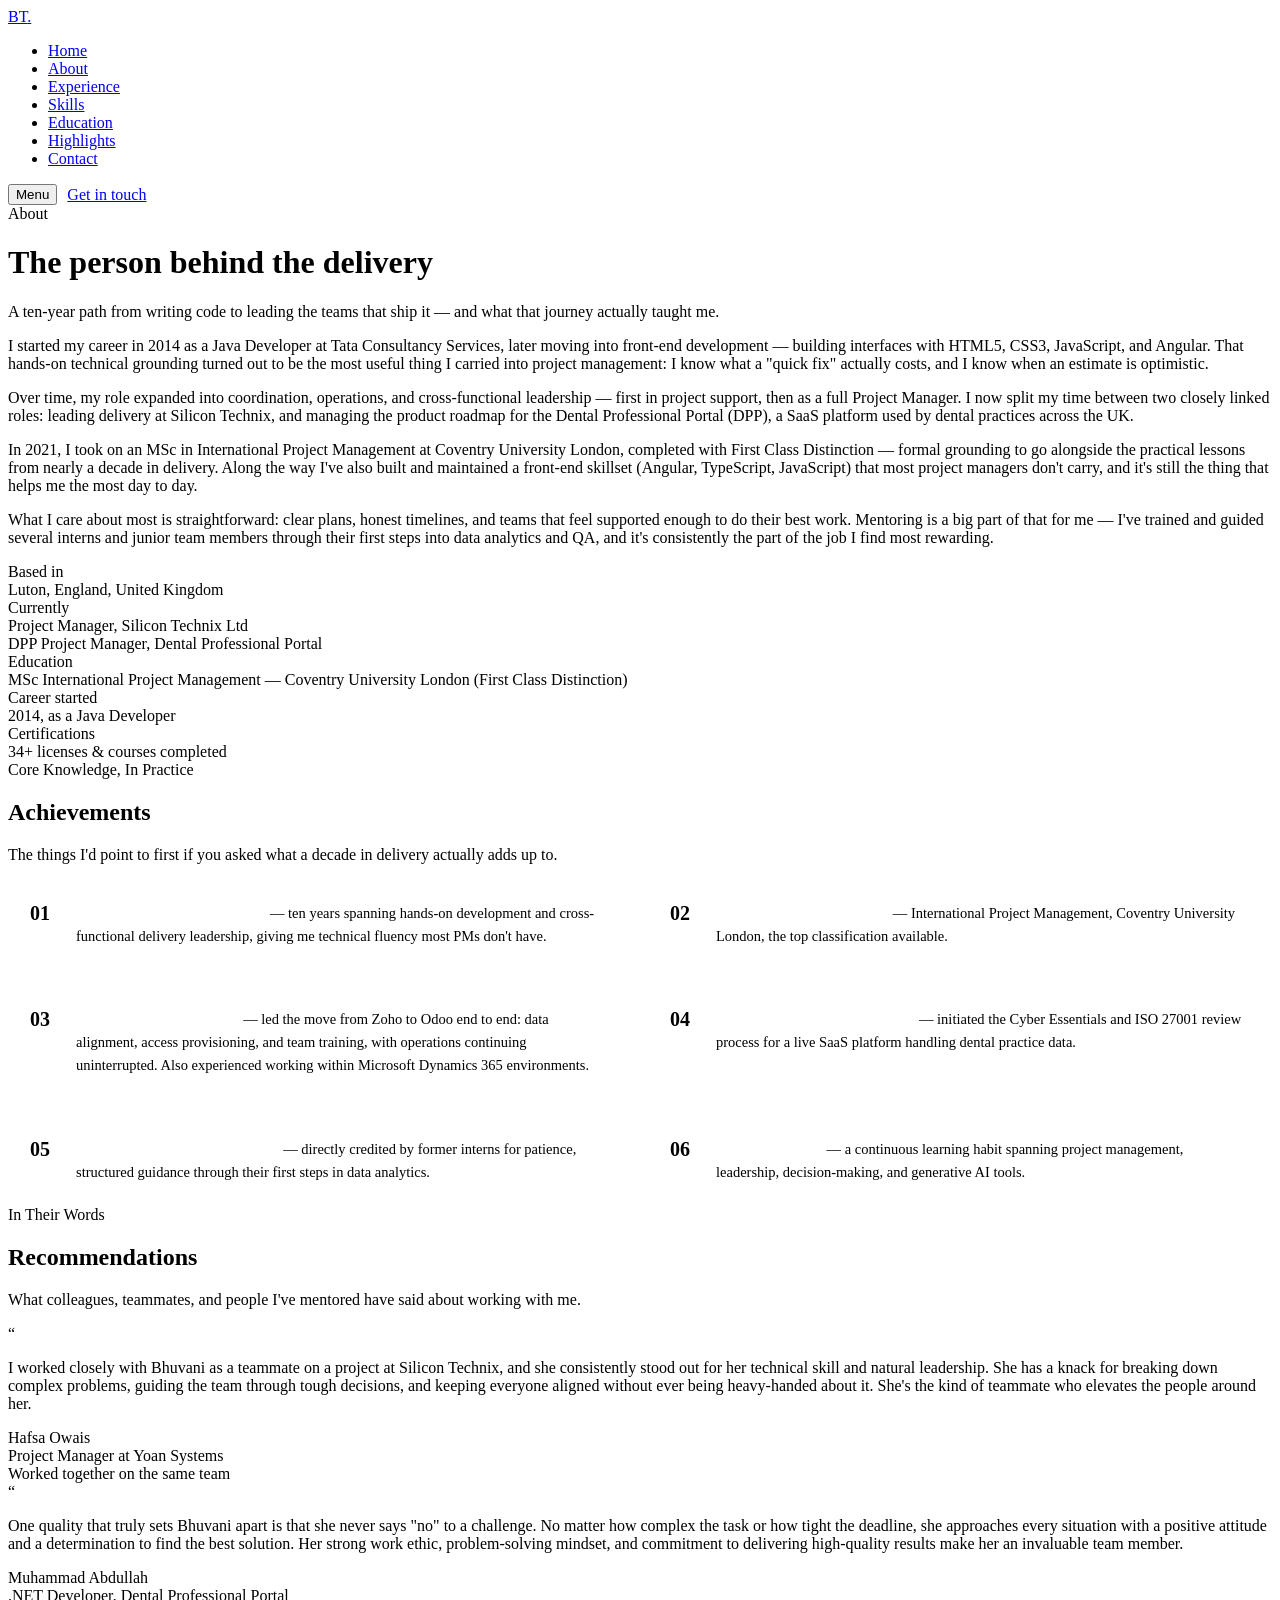
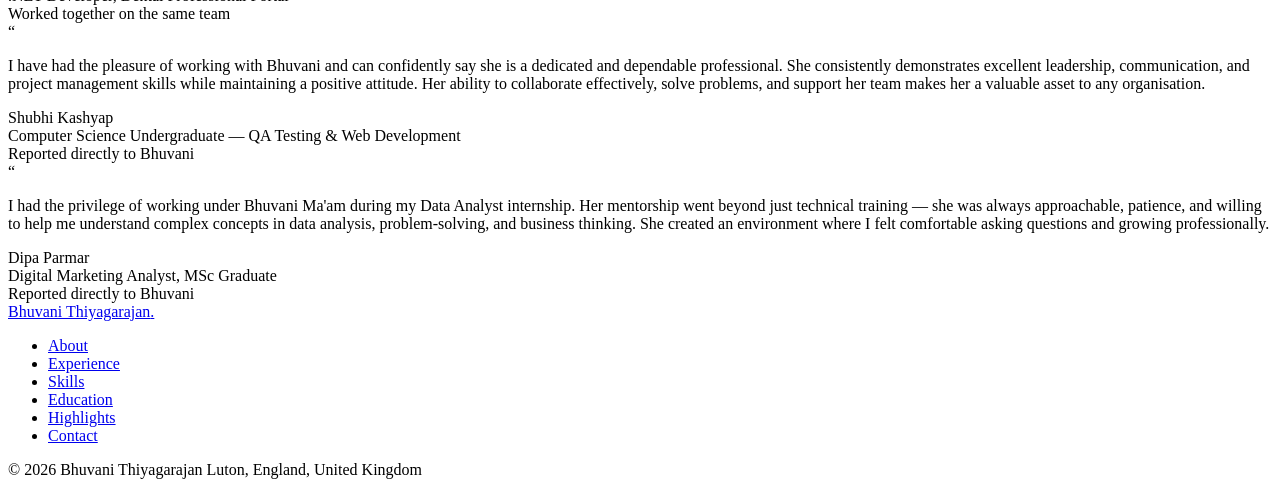
==== about.html @ f90dab25 "Add files via upload" ====
<!DOCTYPE html>
<html lang="en">
<head>
<meta charset="UTF-8">
<meta name="viewport" content="width=device-width, initial-scale=1.0">
<title>About — Bhuvani Thiyagarajan</title>
<link rel="preconnect" href="https://fonts.googleapis.com">
<link rel="preconnect" href="https://fonts.gstatic.com" crossorigin>
<link href="https://fonts.googleapis.com/css2?family=Space+Grotesk:wght@400;500;600;700&family=IBM+Plex+Sans:wght@400;500;600;700&family=IBM+Plex+Mono:wght@400;500;600&display=swap" rel="stylesheet">
<link rel="stylesheet" href="assets/style.css">
<style>
  .ach-grid{ display:grid; grid-template-columns:repeat(2,1fr); gap:16px; margin-top:8px; }
  @media (max-width:700px){ .ach-grid{ grid-template-columns:1fr; } }
  .ach-card{ background:var(--navy-2); border:1px solid var(--navy-line); border-radius:6px; padding:22px 22px; display:flex; gap:16px; align-items:flex-start; }
  .ach-mark{ font-family:var(--font-display); font-weight:700; font-size:20px; color:var(--amber); flex-shrink:0; width:30px; }
  .ach-card p{ margin:0; font-size:14.5px; color:var(--muted-dark); line-height:1.6; }
  .ach-card strong{ color:#fff; font-family:var(--font-body); }
</style>
</head>
<body>

<nav>
  <div class="wrap">
    <a href="index.html" class="nav-mark">BT<span>.</span></a>
    <ul class="nav-links">
      <li><a href="index.html">Home</a></li>
      <li><a href="about.html" class="active">About</a></li>
      <li><a href="experience.html">Experience</a></li>
      <li><a href="skills.html">Skills</a></li>
      <li><a href="education.html">Education</a></li>
      <li><a href="highlights.html">Highlights</a></li>
      <li><a href="contact.html">Contact</a></li>
    </ul>
    <div style="display:flex; gap:10px; align-items:center;">
      <button class="nav-toggle">Menu</button>
      <a class="nav-cta" href="contact.html">Get in touch</a>
    </div>
  </div>
</nav>

<header class="page-head">
  <div class="wrap">
    <div class="eyebrow">About</div>
    <h1>The person behind the delivery</h1>
    <p>A ten-year path from writing code to leading the teams that ship it — and what that journey actually taught me.</p>
  </div>
</header>

<section>
  <div class="wrap about-grid">
    <div>
      <p>I started my career in 2014 as a Java Developer at Tata Consultancy Services, later moving into front-end development — building interfaces with HTML5, CSS3, JavaScript, and Angular. That hands-on technical grounding turned out to be the most useful thing I carried into project management: I know what a "quick fix" actually costs, and I know when an estimate is optimistic.</p>
      <p>Over time, my role expanded into coordination, operations, and cross-functional leadership — first in project support, then as a full Project Manager. I now split my time between two closely linked roles: leading delivery at Silicon Technix, and managing the product roadmap for the Dental Professional Portal (DPP), a SaaS platform used by dental practices across the UK.</p>
      <p>In 2021, I took on an MSc in International Project Management at Coventry University London, completed with First Class Distinction — formal grounding to go alongside the practical lessons from nearly a decade in delivery. Along the way I've also built and maintained a front-end skillset (Angular, TypeScript, JavaScript) that most project managers don't carry, and it's still the thing that helps me the most day to day.</p>
      <p>What I care about most is straightforward: clear plans, honest timelines, and teams that feel supported enough to do their best work. Mentoring is a big part of that for me — I've trained and guided several interns and junior team members through their first steps into data analytics and QA, and it's consistently the part of the job I find most rewarding.</p>
    </div>
    <div class="pull-card">
      <div class="k">Based in</div>
      <div class="v">Luton, England, United Kingdom</div>
      <div class="k">Currently</div>
      <div class="v">Project Manager, Silicon Technix Ltd<br>DPP Project Manager, Dental Professional Portal</div>
      <div class="k">Education</div>
      <div class="v">MSc International Project Management — Coventry University London (First Class Distinction)</div>
      <div class="k">Career started</div>
      <div class="v">2014, as a Java Developer</div>
      <div class="k">Certifications</div>
      <div class="v">34+ licenses &amp; courses completed</div>
    </div>
  </div>
</section>

<!-- ===================== ACHIEVEMENTS ===================== -->
<section class="on-navy">
  <div class="wrap">
    <div class="sec-head">
      <div class="eyebrow">Core Knowledge, In Practice</div>
      <h2>Achievements</h2>
      <p>The things I'd point to first if you asked what a decade in delivery actually adds up to.</p>
    </div>
    <div class="ach-grid">
      <div class="ach-card">
        <div class="ach-mark">01</div>
        <p><strong>Engineer-to-leader career path</strong> — ten years spanning hands-on development and cross-functional delivery leadership, giving me technical fluency most PMs don't have.</p>
      </div>
      <div class="ach-card">
        <div class="ach-mark">02</div>
        <p><strong>MSc, First Class Distinction</strong> — International Project Management, Coventry University London, the top classification available.</p>
      </div>
      <div class="ach-card">
        <div class="ach-mark">03</div>
        <p><strong>Full-cycle CRM migration</strong> — led the move from Zoho to Odoo end to end: data alignment, access provisioning, and team training, with operations continuing uninterrupted. Also experienced working within Microsoft Dynamics 365 environments.</p>
      </div>
      <div class="ach-card">
        <div class="ach-mark">04</div>
        <p><strong>Security &amp; compliance initiative</strong> — initiated the Cyber Essentials and ISO 27001 review process for a live SaaS platform handling dental practice data.</p>
      </div>
      <div class="ach-card">
        <div class="ach-mark">05</div>
        <p><strong>Mentoring, recognised in writing</strong> — directly credited by former interns for patience, structured guidance through their first steps in data analytics.</p>
      </div>
      <div class="ach-card">
        <div class="ach-mark">06</div>
        <p><strong>34+ certifications</strong> — a continuous learning habit spanning project management, leadership, decision-making, and generative AI tools.</p>
      </div>
    </div>
  </div>
</section>

<!-- ===================== RECOMMENDATIONS ===================== -->
<section id="recommendations">
  <div class="wrap">
    <div class="sec-head">
      <div class="eyebrow">In Their Words</div>
      <h2>Recommendations</h2>
      <p>What colleagues, teammates, and people I've mentored have said about working with me.</p>
    </div>
    <div class="reco-grid">
      <div class="reco-card">
        <div class="rq">&ldquo;</div>
        <p class="rtext">I worked closely with Bhuvani as a teammate on a project at Silicon Technix, and she consistently stood out for her technical skill and natural leadership. She has a knack for breaking down complex problems, guiding the team through tough decisions, and keeping everyone aligned without ever being heavy-handed about it. She's the kind of teammate who elevates the people around her.</p>
        <div class="rattr">
          <div class="rname">Hafsa Owais</div>
          <div class="rrole">Project Manager at Yoan Systems</div>
          <div class="rtag">Worked together on the same team</div>
        </div>
      </div>

      <div class="reco-card">
        <div class="rq">&ldquo;</div>
        <p class="rtext">One quality that truly sets Bhuvani apart is that she never says "no" to a challenge. No matter how complex the task or how tight the deadline, she approaches every situation with a positive attitude and a determination to find the best solution. Her strong work ethic, problem-solving mindset, and commitment to delivering high-quality results make her an invaluable team member.</p>
        <div class="rattr">
          <div class="rname">Muhammad Abdullah</div>
          <div class="rrole">.NET Developer, Dental Professional Portal</div>
          <div class="rtag">Worked together on the same team</div>
        </div>
      </div>

      <div class="reco-card">
        <div class="rq">&ldquo;</div>
        <p class="rtext">I have had the pleasure of working with Bhuvani and can confidently say she is a dedicated and dependable professional. She consistently demonstrates excellent leadership, communication, and project management skills while maintaining a positive attitude. Her ability to collaborate effectively, solve problems, and support her team makes her a valuable asset to any organisation.</p>
        <div class="rattr">
          <div class="rname">Shubhi Kashyap</div>
          <div class="rrole">Computer Science Undergraduate — QA Testing &amp; Web Development</div>
          <div class="rtag">Reported directly to Bhuvani</div>
        </div>
      </div>

      <div class="reco-card">
        <div class="rq">&ldquo;</div>
        <p class="rtext">I had the privilege of working under Bhuvani Ma'am during my Data Analyst internship. Her mentorship went beyond just technical training — she was always approachable, patience, and willing to help me understand complex concepts in data analysis, problem-solving, and business thinking. She created an environment where I felt comfortable asking questions and growing professionally.</p>
        <div class="rattr">
          <div class="rname">Dipa Parmar</div>
          <div class="rrole">Digital Marketing Analyst, MSc Graduate</div>
          <div class="rtag">Reported directly to Bhuvani</div>
        </div>
      </div>
    </div>
  </div>
</section>

<footer>
  <div class="wrap">
    <div class="foot-top">
      <a href="index.html" class="foot-mark">Bhuvani Thiyagarajan<span>.</span></a>
      <ul class="foot-nav">
        <li><a href="about.html">About</a></li>
        <li><a href="experience.html">Experience</a></li>
        <li><a href="skills.html">Skills</a></li>
        <li><a href="education.html">Education</a></li>
        <li><a href="highlights.html">Highlights</a></li>
        <li><a href="contact.html">Contact</a></li>
      </ul>
    </div>
    <div class="foot-bottom">
      <span>© 2026 Bhuvani Thiyagarajan</span>
      <span>Luton, England, United Kingdom</span>
    </div>
  </div>
</footer>

<script src="assets/script.js"></script>
</body>
</html>
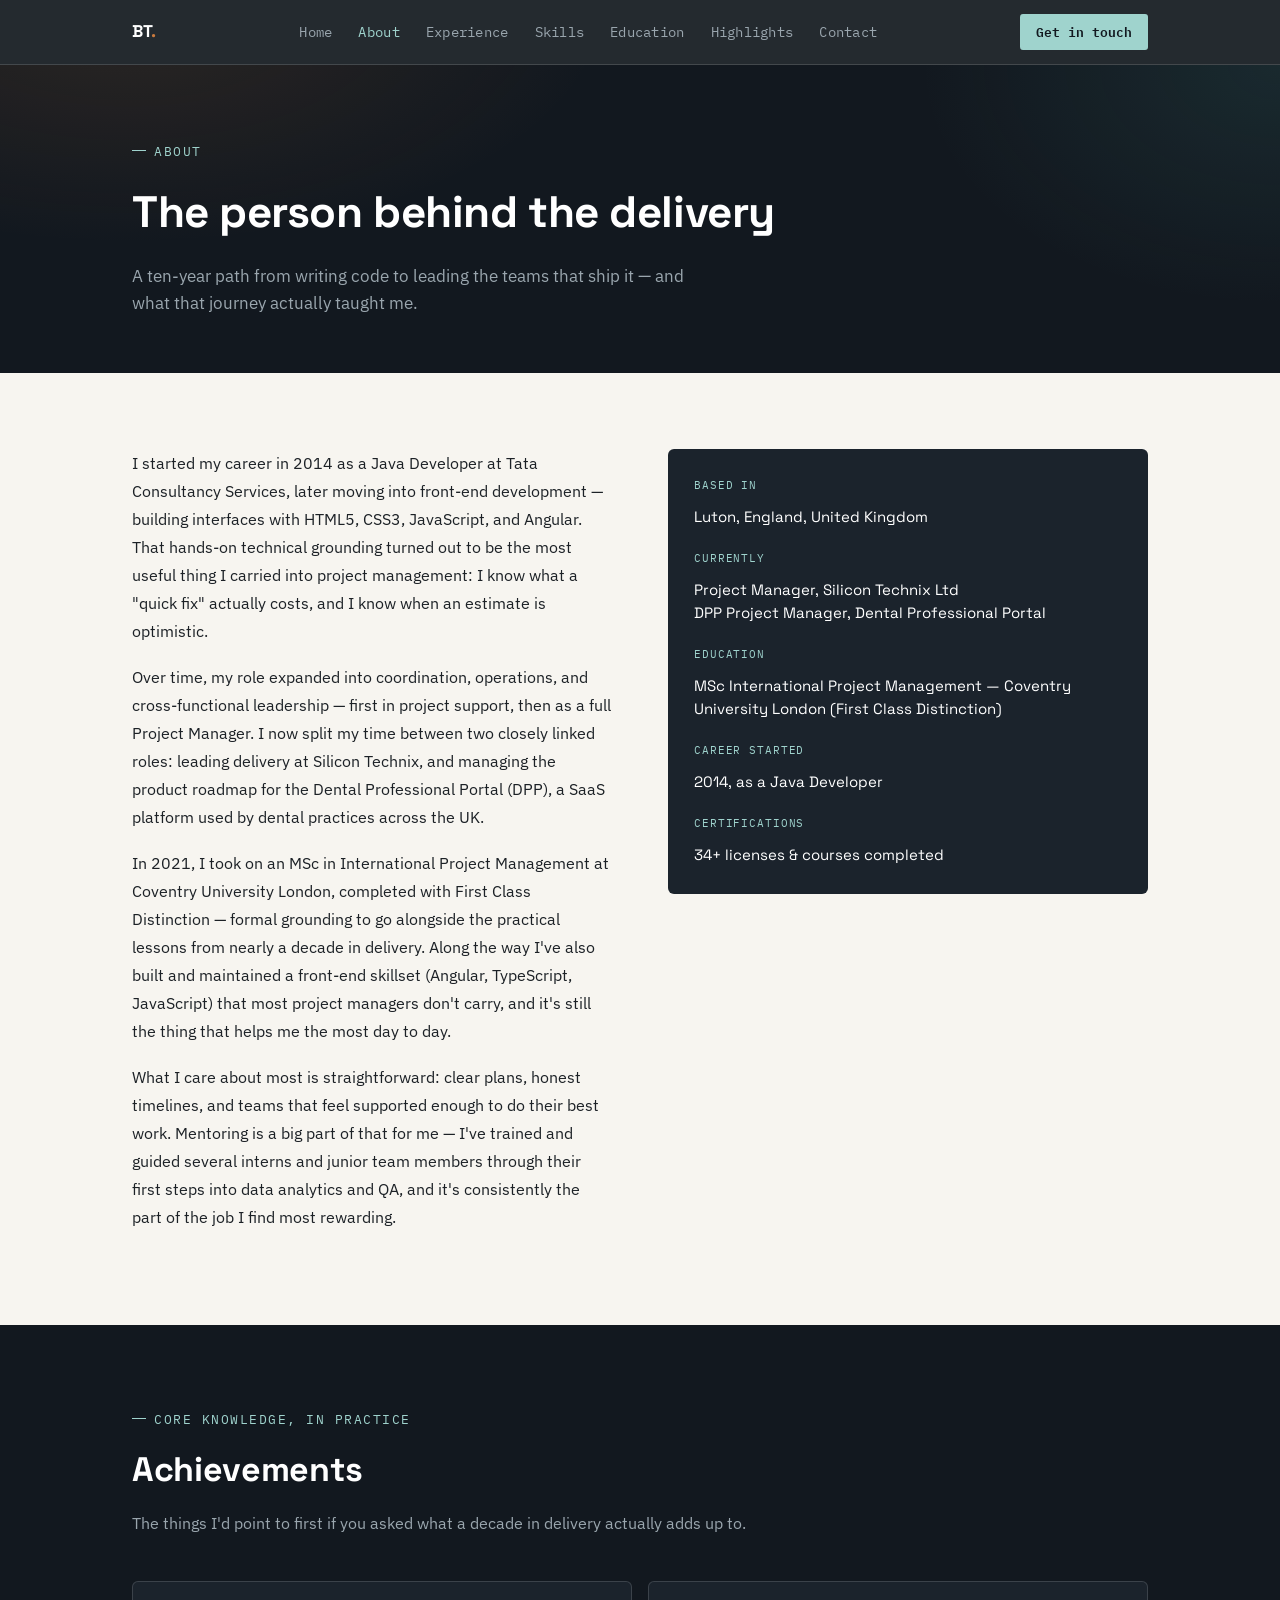
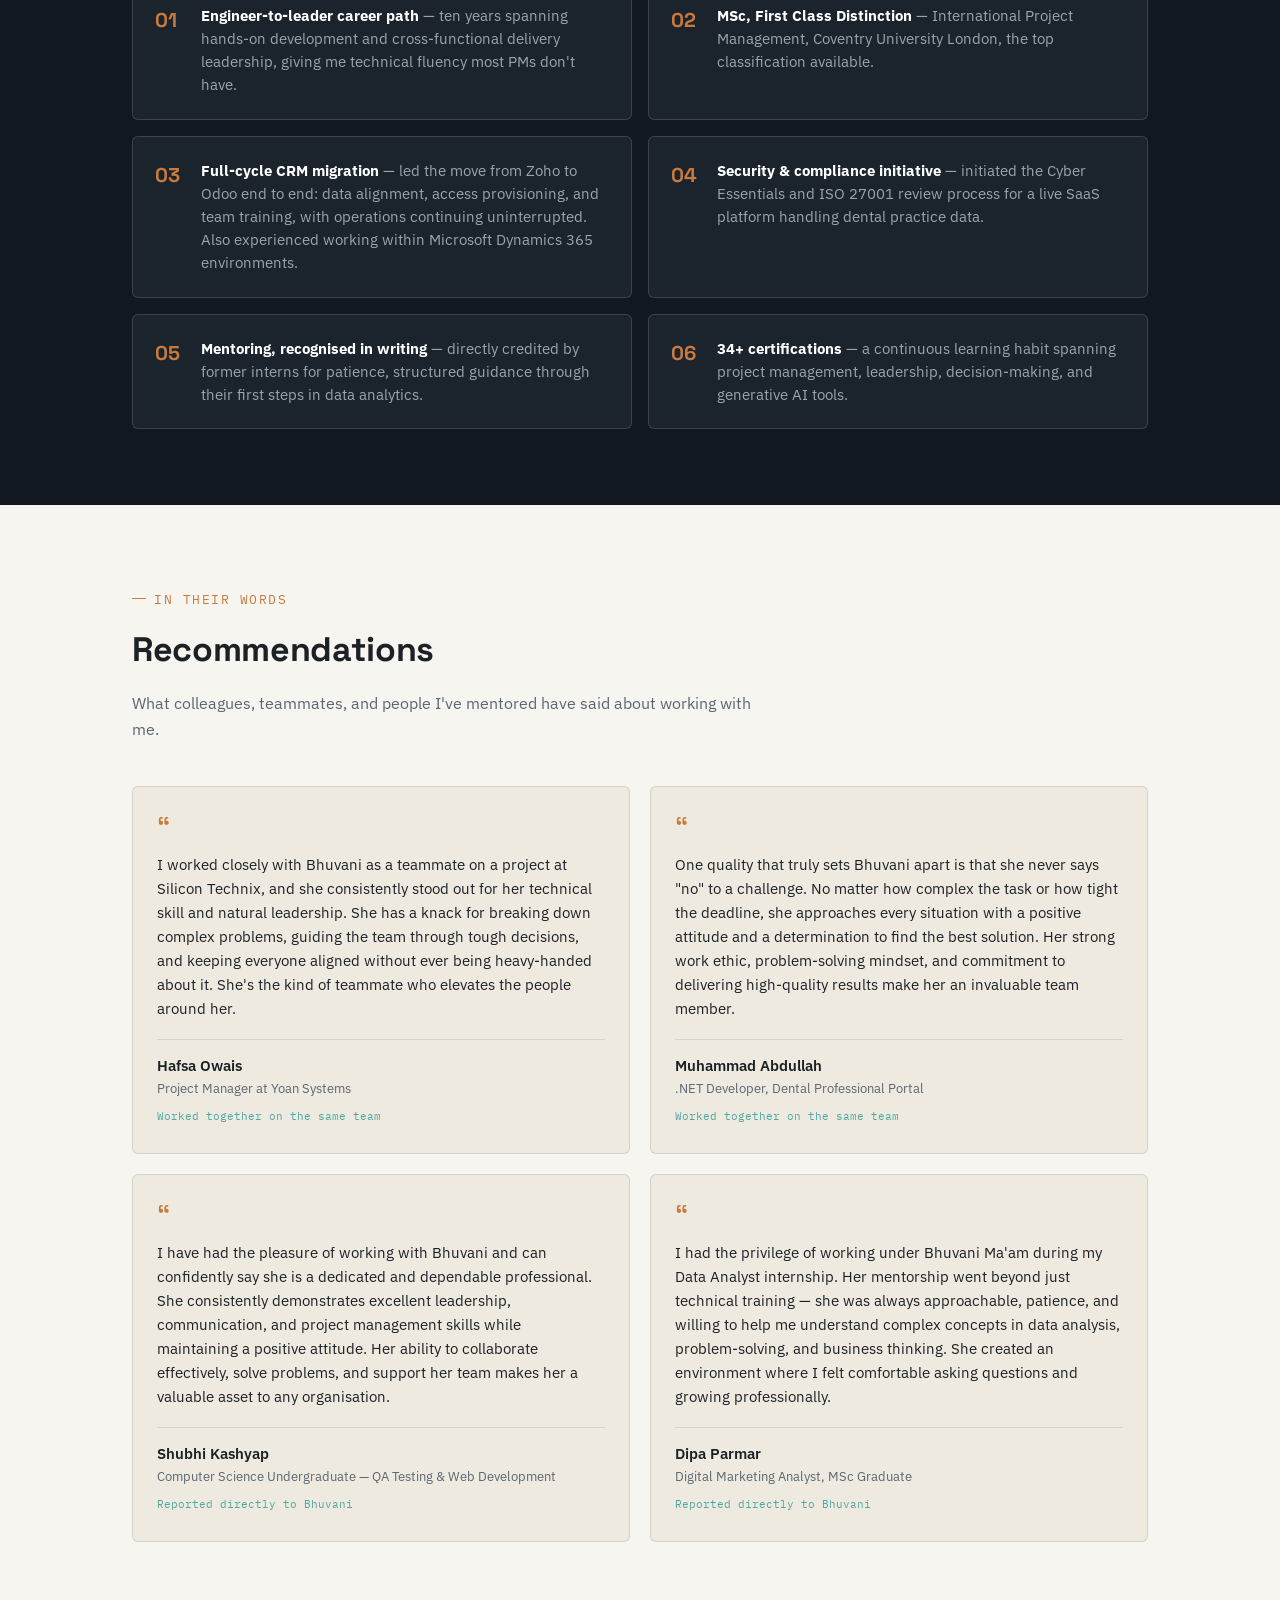
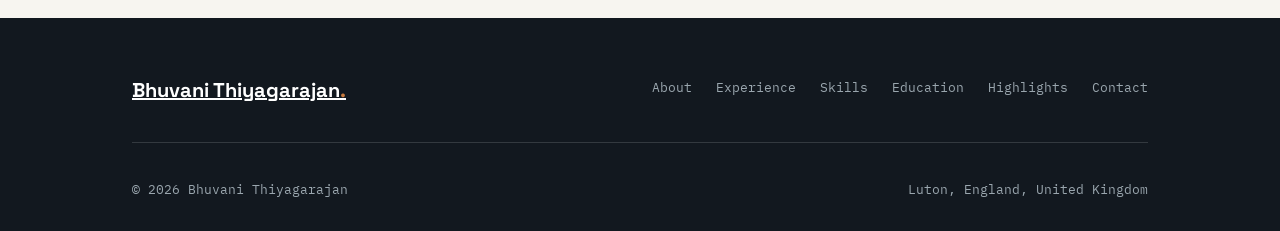
==== commit af0733dc: "Add files via upload" ====
--- a/about.html
+++ b/about.html
@@ -7,7 +7,7 @@
 <link rel="preconnect" href="https://fonts.googleapis.com">
 <link rel="preconnect" href="https://fonts.gstatic.com" crossorigin>
 <link href="https://fonts.googleapis.com/css2?family=Space+Grotesk:wght@400;500;600;700&family=IBM+Plex+Sans:wght@400;500;600;700&family=IBM+Plex+Mono:wght@400;500;600&display=swap" rel="stylesheet">
-<link rel="stylesheet" href="assets/style.css">
+<link rel="stylesheet" href="style.css">
 <style>
   .ach-grid{ display:grid; grid-template-columns:repeat(2,1fr); gap:16px; margin-top:8px; }
   @media (max-width:700px){ .ach-grid{ grid-template-columns:1fr; } }
@@ -178,6 +178,6 @@
   </div>
 </footer>
 
-<script src="assets/script.js"></script>
+<script src="script.js"></script>
 </body>
 </html>
--- a/style.css
+++ b/style.css
@@ -0,0 +1,244 @@
+:root{
+  --ink-navy:#12181F;
+  --navy-2:#1B232C;
+  --navy-line: rgba(255,255,255,0.14);
+  --paper:#F7F5F0;
+  --paper-2:#EEEAE0;
+  --ink:#1C2126;
+  --muted:#5B6672;
+  --muted-dark:#9AA6AE;
+  --amber:#C97A3E;
+  --amber-soft:#E4B98C;
+  --teal:#4FA8A0;
+  --teal-soft:#9FD3CD;
+  --line-light: rgba(28,33,38,0.12);
+  --font-display:'Space Grotesk', sans-serif;
+  --font-body:'IBM Plex Sans', -apple-system, BlinkMacSystemFont, sans-serif;
+  --font-mono:'IBM Plex Mono', 'Courier New', monospace;
+  --max: 1080px;
+}
+*{box-sizing:border-box;}
+html{scroll-behavior:smooth;}
+body{
+  margin:0; background:var(--paper); color:var(--ink);
+  font-family:var(--font-body); font-size:16px; line-height:1.6;
+  -webkit-font-smoothing:antialiased;
+}
+a{color:inherit;}
+img,svg{display:block; max-width:100%;}
+.wrap{max-width:var(--max); margin:0 auto; padding:0 32px;}
+@media (max-width:640px){ .wrap{padding:0 20px;} }
+
+:focus-visible{ outline:2px solid var(--teal); outline-offset:3px; }
+
+.eyebrow{
+  font-family:var(--font-mono); font-size:12.5px; letter-spacing:.12em; text-transform:uppercase;
+  display:inline-flex; align-items:center; gap:8px;
+}
+.eyebrow::before{ content:''; width:14px; height:1px; background:currentColor; display:inline-block; }
+
+/* ===================== NAV ===================== */
+nav{
+  position:sticky; top:0; z-index:50; background:rgba(18,24,31,0.92); backdrop-filter:blur(8px);
+  border-bottom:1px solid var(--navy-line);
+}
+nav .wrap{ display:flex; align-items:center; justify-content:space-between; height:64px; }
+.nav-mark{ font-family:var(--font-display); font-weight:700; color:#fff; font-size:17px; letter-spacing:.01em; text-decoration:none; }
+.nav-mark span{ color:var(--amber); }
+.nav-links{ display:flex; gap:26px; list-style:none; margin:0; padding:0; }
+.nav-links a{ color:var(--muted-dark); text-decoration:none; font-size:13.5px; font-family:var(--font-mono); letter-spacing:.02em; transition:color .2s; }
+.nav-links a:hover{ color:#fff; }
+.nav-links a.active{ color:var(--teal-soft); }
+.nav-cta{
+  font-family:var(--font-mono); font-size:13px; color:var(--ink-navy); background:var(--teal-soft);
+  padding:8px 16px; border-radius:3px; text-decoration:none; font-weight:600; transition:background .2s, transform .2s;
+  white-space:nowrap;
+}
+.nav-cta:hover{ background:var(--teal); transform:translateY(-1px); }
+.nav-toggle{ display:none; }
+@media (max-width:860px){
+  .nav-links{ display:none; }
+  .nav-links.open{
+    display:flex; flex-direction:column; position:absolute; top:64px; left:0; right:0;
+    background:var(--ink-navy); border-bottom:1px solid var(--navy-line); padding:16px 20px; gap:16px;
+  }
+  .nav-toggle{ display:block; background:none; border:1px solid var(--navy-line); color:#fff; font-family:var(--font-mono); font-size:12px; padding:7px 12px; border-radius:3px; }
+}
+
+/* ===================== PAGE HEADER (non-home) ===================== */
+.page-head{
+  background:
+    radial-gradient(ellipse 800px 400px at 10% -20%, rgba(201,122,62,0.14), transparent 60%),
+    radial-gradient(ellipse 600px 400px at 100% 0%, rgba(79,168,160,0.12), transparent 60%),
+    var(--ink-navy);
+  color:#fff; padding:68px 0 56px;
+}
+.page-head .eyebrow{ color:var(--teal-soft); margin-bottom:16px; }
+.page-head h1{ font-family:var(--font-display); font-weight:700; font-size:clamp(30px,4.2vw,44px); margin:0 0 16px; letter-spacing:-0.01em; }
+.page-head p{ color:var(--muted-dark); font-size:16.5px; max-width:56ch; margin:0; line-height:1.65; }
+
+/* ===================== BUTTONS ===================== */
+.btn{
+  font-family:var(--font-mono); font-size:14px; padding:12px 22px; border-radius:3px; text-decoration:none;
+  display:inline-flex; align-items:center; gap:8px; transition:transform .2s, background .2s, border-color .2s;
+  border:1px solid transparent; cursor:pointer;
+}
+.btn-primary{ background:var(--amber); color:#12181F; font-weight:600; }
+.btn-primary:hover{ background:var(--amber-soft); transform:translateY(-2px); }
+.btn-ghost{ border-color:var(--navy-line); color:#fff; background:transparent; }
+.btn-ghost:hover{ border-color:var(--teal-soft); color:var(--teal-soft); }
+.btn-ghost.on-paper{ border-color:var(--line-light); color:var(--ink); }
+.btn-ghost.on-paper:hover{ border-color:var(--teal); color:var(--teal); }
+
+/* ===================== SECTION SHELL ===================== */
+section{ padding:76px 0; }
+section.on-navy{ background:var(--ink-navy); color:#fff; }
+section.tight{ padding:52px 0; }
+.sec-head{ margin-bottom:44px; max-width:640px; }
+.sec-head .eyebrow{ color:var(--amber); margin-bottom:14px; }
+section.on-navy .sec-head .eyebrow{ color:var(--teal-soft); }
+.sec-head h2{ font-family:var(--font-display); font-size:clamp(26px,3.2vw,34px); margin:0 0 14px; font-weight:700; letter-spacing:-0.01em; }
+.sec-head p{ color:var(--muted); font-size:16px; margin:0; }
+section.on-navy .sec-head p{ color:var(--muted-dark); }
+
+/* ===================== STRENGTHS ===================== */
+.strength-grid{ display:grid; grid-template-columns:repeat(4,1fr); gap:1px; background:var(--line-light); border:1px solid var(--line-light); }
+@media (max-width:860px){ .strength-grid{ grid-template-columns:repeat(2,1fr); } }
+@media (max-width:520px){ .strength-grid{ grid-template-columns:1fr; } }
+.strength-card{ background:var(--paper); padding:30px 26px; }
+.strength-num{ font-family:var(--font-mono); font-size:12px; color:var(--amber); margin-bottom:18px; }
+.strength-card h3{ font-family:var(--font-display); font-size:19px; margin:0 0 10px; font-weight:600; }
+.strength-card p{ color:var(--muted); font-size:14.5px; margin:0; line-height:1.6; }
+
+/* ===================== TIMELINE / EXPERIENCE ===================== */
+.timeline{ position:relative; padding-left:32px; border-left:1px solid var(--line-light); }
+.trole{ position:relative; padding-bottom:52px; }
+.trole:last-child{ padding-bottom:0; }
+.trole::before{
+  content:''; position:absolute; left:-37px; top:4px; width:11px; height:11px; border-radius:50%;
+  background:var(--paper); border:2.5px solid var(--amber);
+}
+.trole.current::before{ border-color:var(--teal); }
+.trole-head{ display:flex; flex-wrap:wrap; align-items:baseline; gap:10px 16px; margin-bottom:6px; }
+.trole-head h3{ font-family:var(--font-display); font-size:21px; margin:0; font-weight:600; }
+.trole-tag{ font-family:var(--font-mono); font-size:11.5px; padding:3px 9px; border-radius:20px; border:1px solid var(--teal); color:var(--teal); }
+.trole-org{ font-family:var(--font-mono); font-size:13.5px; color:var(--amber); margin:0 0 4px; }
+.trole-meta{ font-family:var(--font-mono); font-size:12.5px; color:var(--muted); margin:0 0 16px; }
+.trole ul{ margin:0; padding-left:18px; color:var(--ink); }
+.trole li{ margin-bottom:9px; font-size:15px; line-height:1.6; }
+.trole li::marker{ color:var(--amber); }
+
+/* ===================== PROJECTS ===================== */
+.proj-grid{ display:grid; grid-template-columns:repeat(3,1fr); gap:20px; }
+@media (max-width:860px){ .proj-grid{ grid-template-columns:repeat(2,1fr); } }
+@media (max-width:600px){ .proj-grid{ grid-template-columns:1fr; } }
+.proj-card{
+  background:var(--navy-2); border:1px solid var(--navy-line); border-radius:6px; padding:26px 24px;
+  transition:border-color .25s, transform .25s;
+}
+.proj-card:hover{ border-color:var(--teal); transform:translateY(-3px); }
+.proj-tag{ font-family:var(--font-mono); font-size:11px; color:var(--teal-soft); letter-spacing:.06em; text-transform:uppercase; margin-bottom:14px; display:block;}
+.proj-card h3{ font-family:var(--font-display); font-size:18px; margin:0 0 10px; font-weight:600; color:#fff; }
+.proj-card p{ color:var(--muted-dark); font-size:14px; line-height:1.65; margin:0; }
+.proj-card.on-paper{ background:var(--paper-2); border-color:var(--line-light); }
+.proj-card.on-paper h3{ color:var(--ink); }
+.proj-card.on-paper p{ color:var(--muted); }
+.proj-card.on-paper:hover{ border-color:var(--amber); }
+
+/* ===================== SKILLS ===================== */
+.skill-cols{ display:grid; grid-template-columns:repeat(3,1fr); gap:36px; }
+@media (max-width:760px){ .skill-cols{ grid-template-columns:1fr; gap:28px; } }
+.skill-col h4{ font-family:var(--font-mono); font-size:12.5px; letter-spacing:.08em; text-transform:uppercase; color:var(--amber); margin:0 0 16px; }
+.chip-row{ display:flex; flex-wrap:wrap; gap:8px; }
+.chip{ font-family:var(--font-mono); font-size:12.5px; padding:6px 12px; background:var(--paper-2); border:1px solid var(--line-light); border-radius:20px; color:var(--ink); }
+section.on-navy .chip{ background:var(--navy-2); border-color:var(--navy-line); color:#fff; }
+
+/* ===================== EDU + CERTS ===================== */
+.edu-grid{ display:grid; grid-template-columns:1fr 1fr; gap:28px; }
+@media (max-width:760px){ .edu-grid{ grid-template-columns:1fr; } }
+.edu-card{ background:var(--paper-2); border-left:3px solid var(--amber); padding:24px 26px; border-radius:0 4px 4px 0; }
+.edu-card.alt{ border-left-color:var(--teal); }
+.edu-card .deg{ font-family:var(--font-display); font-weight:600; font-size:18px; margin:0 0 6px; }
+.edu-card .org{ font-family:var(--font-mono); font-size:13px; color:var(--muted); margin:0 0 4px; }
+.edu-card .dist{ font-family:var(--font-mono); font-size:12px; color:var(--amber); font-weight:600; }
+.edu-card.alt .dist{ color:var(--teal); }
+.edu-card .desc{ font-size:14.5px; color:var(--muted); margin-top:12px; line-height:1.6; }
+
+.cert-list{ margin-top:40px; }
+.cert-count{ font-family:var(--font-mono); font-size:13px; color:var(--muted); margin-bottom:20px; }
+.cert-count strong{ color:var(--ink); font-size:18px; }
+.cert-items{ display:grid; grid-template-columns:1fr 1fr; gap:12px 28px; list-style:none; padding:0; margin:0; }
+@media (max-width:640px){ .cert-items{ grid-template-columns:1fr; } }
+.cert-items li{ font-size:14.5px; padding:12px 0; border-bottom:1px solid var(--line-light); display:flex; justify-content:space-between; gap:12px; }
+.cert-items .cyr{ font-family:var(--font-mono); font-size:12px; color:var(--muted); white-space:nowrap; }
+
+.comp-grid{ display:grid; grid-template-columns:repeat(3,1fr); gap:14px; margin-top:20px; }
+@media (max-width:760px){ .comp-grid{ grid-template-columns:1fr 1fr; } }
+@media (max-width:480px){ .comp-grid{ grid-template-columns:1fr; } }
+.comp-card{ background:var(--paper-2); border-radius:6px; padding:18px 20px; border:1px solid var(--line-light); }
+.comp-card .n{ font-family:var(--font-mono); font-size:11px; color:var(--teal); margin-bottom:6px; }
+.comp-card .t{ font-family:var(--font-display); font-weight:600; font-size:15px; }
+
+/* ===================== TESTIMONIAL ===================== */
+.testi{ max-width:760px; margin:0 auto; text-align:center; }
+.quote-mark{ font-family:var(--font-display); font-size:64px; color:var(--amber); line-height:1; margin-bottom:6px; }
+.testi p.quote{ font-family:var(--font-display); font-size:clamp(19px,2.4vw,24px); line-height:1.55; margin:0 0 24px; font-weight:500; }
+.testi .attr{ font-family:var(--font-mono); font-size:13.5px; color:var(--muted); }
+.testi .attr strong{ color:var(--ink); font-family:var(--font-body); }
+
+/* ===================== ABOUT PAGE SPECIFIC ===================== */
+.about-grid{ display:grid; grid-template-columns:1fr 1fr; gap:56px; align-items:start; }
+@media (max-width:860px){ .about-grid{ grid-template-columns:1fr; gap:36px; } }
+.about-grid p{ margin:0 0 18px; color:var(--ink); font-size:16px; line-height:1.75; }
+.pull-card{ background:var(--navy-2); color:#fff; border-radius:6px; padding:28px 26px; }
+.pull-card .k{ font-family:var(--font-mono); font-size:11px; color:var(--teal-soft); letter-spacing:.08em; text-transform:uppercase; margin-bottom:10px; }
+.pull-card .v{ font-family:var(--font-display); font-size:15px; line-height:1.55; margin-bottom:22px; }
+.pull-card .v:last-child{ margin-bottom:0; }
+
+/* ===================== CONTACT PAGE ===================== */
+.contact-panel{ display:grid; grid-template-columns:1fr 1fr; gap:1px; background:var(--line-light); border:1px solid var(--line-light); border-radius:6px; overflow:hidden; }
+@media (max-width:760px){ .contact-panel{ grid-template-columns:1fr; } }
+.contact-cell{ background:var(--paper); padding:34px 30px; }
+.contact-cell.dark{ background:var(--ink-navy); color:#fff; }
+.contact-cell h3{ font-family:var(--font-display); font-size:18px; margin:0 0 8px; font-weight:600; }
+.contact-cell.dark h3{ color:var(--teal-soft); }
+.contact-cell p{ color:var(--muted); font-size:14.5px; margin:0 0 20px; line-height:1.6; }
+.contact-cell.dark p{ color:var(--muted-dark); }
+.contact-row{ display:flex; align-items:center; gap:12px; font-family:var(--font-mono); font-size:14px; padding:12px 0; border-top:1px solid var(--line-light); }
+.contact-cell.dark .contact-row{ border-top-color:var(--navy-line); }
+.contact-row:first-of-type{ border-top:none; }
+.contact-row .k{ width:80px; color:var(--muted); flex-shrink:0; }
+.contact-cell.dark .contact-row .k{ color:var(--muted-dark); }
+.contact-row a{ text-decoration:none; color:var(--ink); transition:color .2s; }
+.contact-cell.dark .contact-row a{ color:#fff; }
+.contact-row a:hover{ color:var(--teal); }
+
+/* ===================== FOOTER ===================== */
+footer{ background:var(--ink-navy); color:#fff; padding:56px 0 32px; }
+footer .foot-top{ display:flex; justify-content:space-between; flex-wrap:wrap; gap:24px; margin-bottom:36px; padding-bottom:36px; border-bottom:1px solid var(--navy-line); }
+footer .foot-mark{ font-family:var(--font-display); font-weight:700; font-size:20px; }
+footer .foot-mark span{ color:var(--amber); }
+footer .foot-nav{ display:flex; gap:24px; list-style:none; margin:0; padding:0; flex-wrap:wrap; }
+footer .foot-nav a{ color:var(--muted-dark); text-decoration:none; font-family:var(--font-mono); font-size:13px; transition:color .2s; }
+footer .foot-nav a:hover{ color:#fff; }
+.foot-bottom{ display:flex; justify-content:space-between; flex-wrap:wrap; gap:12px; font-family:var(--font-mono); font-size:12.5px; color:var(--muted-dark); }
+
+/* ===================== RECOMMENDATIONS GRID ===================== */
+.reco-grid{ display:grid; grid-template-columns:1fr 1fr; gap:20px; }
+@media (max-width:760px){ .reco-grid{ grid-template-columns:1fr; } }
+.reco-card{ background:var(--paper-2); border:1px solid var(--line-light); border-radius:6px; padding:26px 24px; display:flex; flex-direction:column; }
+.reco-card .rq{ font-family:var(--font-display); font-size:32px; color:var(--amber); line-height:1; margin-bottom:8px; }
+.reco-card p.rtext{ font-size:14.5px; color:var(--ink); line-height:1.65; margin:0 0 18px; flex-grow:1; }
+.reco-card .rattr{ border-top:1px solid var(--line-light); padding-top:14px; }
+.reco-card .rname{ font-family:var(--font-body); font-weight:600; font-size:14.5px; color:var(--ink); }
+.reco-card .rrole{ font-size:13px; color:var(--muted); margin-top:2px; }
+.reco-card .rtag{ font-family:var(--font-mono); font-size:11px; color:var(--teal); margin-top:8px; display:inline-block; }
+
+/* ===================== TESTIMONIAL LINK ===================== */
+.testi-more{ text-align:center; margin-top:8px; }
+.testi-more a{ font-family:var(--font-mono); font-size:13px; color:var(--teal); text-decoration:none; border-bottom:1px solid var(--teal); padding-bottom:2px; }
+.testi-more a:hover{ color:var(--amber); border-color:var(--amber); }
+
+@media print{
+  nav, footer .btn{ display:none !important; }
+}
